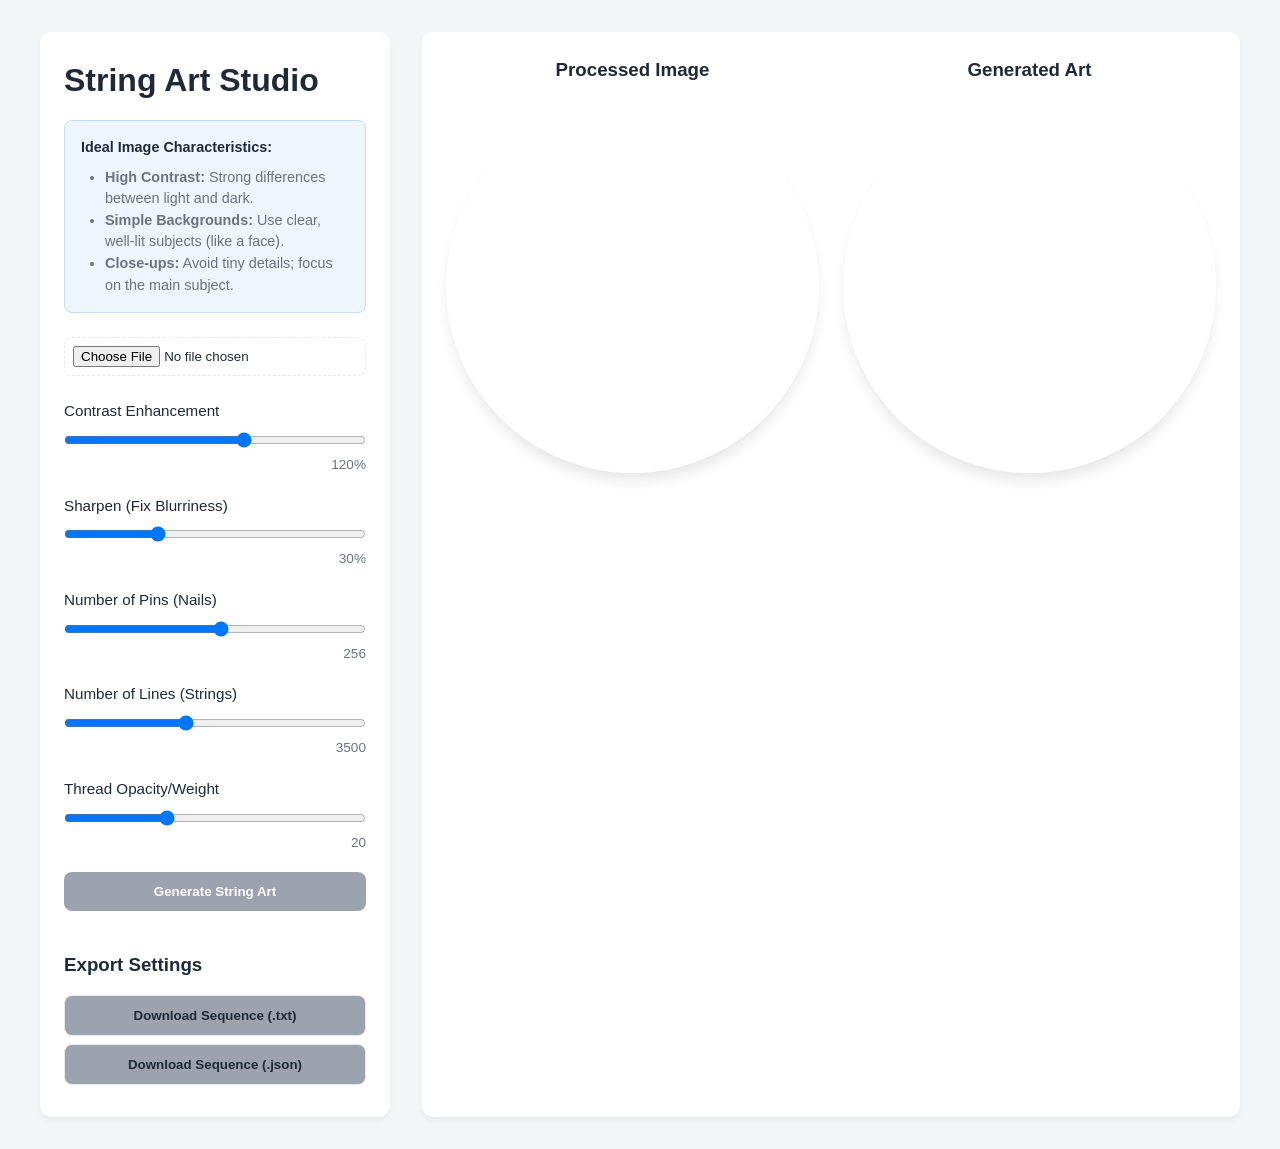
==== 1.html @ 5197ef3b "Add String Art Generator HTML structure This HTML file implements a String Art Generator with a user" ====
<!DOCTYPE html>
<html lang="en">
<head>
    <meta charset="UTF-8">
    <meta name="viewport" content="width=device-width, initial-scale=1.0">
    <title>String Art Generator</title>
    <style>
        :root {
            --bg: #f4f5f7;
            --surface: #ffffff;
            --primary: #6366f1;
            --primary-hover: #4f46e5;
            --text: #1f2937;
            --text-light: #6b7280;
            --border: #e5e7eb;
            --radius: 12px;
        }

        * {
            box-sizing: border-box;
            margin: 0;
            padding: 0;
            font-family: -apple-system, BlinkMacSystemFont, "Segoe UI", Roboto, Helvetica, Arial, sans-serif;
        }

        body {
            background-color: var(--bg);
            color: var(--text);
            padding: 2rem;
            line-height: 1.5;
        }

        .container {
            max-width: 1200px;
            margin: 0 auto;
            display: grid;
            grid-template-columns: 350px 1fr;
            gap: 2rem;
        }

        .panel {
            background: var(--surface);
            padding: 1.5rem;
            border-radius: var(--radius);
            box-shadow: 0 4px 6px -1px rgba(0, 0, 0, 0.05);
        }

        h1, h2, h3 {
            margin-bottom: 1rem;
            color: var(--text);
        }

        .guidelines {
            background: #eff6ff;
            border: 1px solid #bfdbfe;
            padding: 1rem;
            border-radius: 8px;
            margin-bottom: 1.5rem;
            font-size: 0.9rem;
        }

        .guidelines ul {
            margin-left: 1.5rem;
            margin-top: 0.5rem;
            color: var(--text-light);
        }

        .control-group {
            margin-bottom: 1.2rem;
        }

        label {
            display: block;
            font-weight: 500;
            margin-bottom: 0.5rem;
            font-size: 0.95rem;
        }

        input[type="range"] {
            width: 100%;
            margin-bottom: 0.2rem;
        }

        .val-display {
            font-size: 0.85rem;
            color: var(--text-light);
            text-align: right;
            display: block;
        }

        button {
            width: 100%;
            background: var(--primary);
            color: white;
            border: none;
            padding: 0.75rem;
            border-radius: 8px;
            font-weight: 600;
            cursor: pointer;
            transition: background 0.2s;
            margin-bottom: 0.5rem;
        }

        button:hover {
            background: var(--primary-hover);
        }

        button:disabled {
            background: #9ca3af;
            cursor: not-allowed;
        }

        .secondary-btn {
            background: var(--surface);
            color: var(--text);
            border: 1px solid var(--border);
        }

        .secondary-btn:hover {
            background: var(--bg);
        }

        input[type="file"] {
            display: block;
            width: 100%;
            margin-bottom: 1.5rem;
            padding: 0.5rem;
            border: 1px dashed var(--border);
            border-radius: 8px;
        }

        .preview-area {
            display: grid;
            grid-template-columns: 1fr 1fr;
            gap: 1.5rem;
            align-items: start;
        }

        .canvas-container {
            display: flex;
            flex-direction: column;
            align-items: center;
        }

        canvas {
            max-width: 100%;
            border-radius: 50%;
            box-shadow: 0 10px 15px -3px rgba(0, 0, 0, 0.1);
            background: white;
        }

        .status {
            text-align: center;
            margin-top: 1rem;
            font-weight: 500;
            color: var(--primary);
        }

        @media (max-width: 900px) {
            .container {
                grid-template-columns: 1fr;
            }
            .preview-area {
                grid-template-columns: 1fr;
            }
        }
    </style>
</head>
<body>

<div class="container">
    <div class="panel">
        <h1>String Art Studio</h1>
        
        <div class="guidelines">
            <strong>Ideal Image Characteristics:</strong>
            <ul>
                <li><strong>High Contrast:</strong> Strong differences between light and dark.</li>
                <li><strong>Simple Backgrounds:</strong> Use clear, well-lit subjects (like a face).</li>
                <li><strong>Close-ups:</strong> Avoid tiny details; focus on the main subject.</li>
            </ul>
        </div>

        <input type="file" id="imageUpload" accept="image/png, image/jpeg, image/jpg">

        <div class="control-group">
            <label>Contrast Enhancement</label>
            <input type="range" id="contrast" min="0" max="200" value="120">
            <span class="val-display" id="contrastVal">120%</span>
        </div>

        <div class="control-group">
            <label>Sharpen (Fix Blurriness)</label>
            <input type="range" id="sharpen" min="0" max="100" value="30">
            <span class="val-display" id="sharpenVal">30%</span>
        </div>

        <div class="control-group">
            <label>Number of Pins (Nails)</label>
            <input type="range" id="pins" min="100" max="400" value="256" step="1">
            <span class="val-display" id="pinsVal">256</span>
        </div>

        <div class="control-group">
            <label>Number of Lines (Strings)</label>
            <input type="range" id="lines" min="500" max="8000" value="3500" step="100">
            <span class="val-display" id="linesVal">3500</span>
        </div>

        <div class="control-group">
            <label>Thread Opacity/Weight</label>
            <input type="range" id="weight" min="5" max="50" value="20">
            <span class="val-display" id="weightVal">20</span>
        </div>

        <button id="generateBtn" disabled>Generate String Art</button>
        <div id="statusText" class="status"></div>

        <div style="margin-top: 2rem;">
            <h3>Export Settings</h3>
            <button id="downloadTxt" class="secondary-btn" disabled>Download Sequence (.txt)</button>
            <button id="downloadJson" class="secondary-btn" disabled>Download Sequence (.json)</button>
        </div>
    </div>

    <div class="panel preview-area">
        <div class="canvas-container">
            <h3>Processed Image</h3>
            <canvas id="sourceCanvas" width="500" height="500"></canvas>
        </div>
        <div class="canvas-container">
            <h3>Generated Art</h3>
            <canvas id="resultCanvas" width="500" height="500"></canvas>
        </div>
    </div>
</div>

<script>
    // Elements
    const upload = document.getElementById('imageUpload');
    const sourceCanvas = document.getElementById('sourceCanvas');
    const resultCanvas = document.getElementById('resultCanvas');
    const ctxSource = sourceCanvas.getContext('2d', { willReadFrequently: true });
    const ctxResult = resultCanvas.getContext('2d');
    
    const generateBtn = document.getElementById('generateBtn');
    const downloadTxt = document.getElementById('downloadTxt');
    const downloadJson = document.getElementById('downloadJson');
    const statusText = document.getElementById('statusText');

    // Settings
    const inputs = {
        contrast: document.getElementById('contrast'),
        sharpen: document.getElementById('sharpen'),
        pins: document.getElementById('pins'),
        lines: document.getElementById('lines'),
        weight: document.getElementById('weight')
    };

    let originalImage = null;
    let pinSequence = [];
    const canvasSize = 500;

    // Update Display Values
    Object.keys(inputs).forEach(key => {
        inputs[key].addEventListener('input', (e) => {
            let suffix = key === 'contrast' || key === 'sharpen' ? '%' : '';
            document.getElementById(key + 'Val').textContent = e.target.value + suffix;
            if (originalImage && (key === 'contrast' || key === 'sharpen')) {
                processImage();
            }
        });
    });

    // Image Upload Handler
    upload.addEventListener('change', (e) => {
        const file = e.target.files[0];
        if (!file) return;

        const reader = new FileReader();
        reader.onload = (event) => {
            const img = new Image();
            img.onload = () => {
                originalImage = img;
                processImage();
                generateBtn.disabled = false;
            };
            img.src = event.target.result;
        };
        reader.readAsDataURL(file);
    });

    // Process and Enhance Image
    function processImage() {
        ctxSource.clearRect(0, 0, canvasSize, canvasSize);
        
        // Calculate crop to center the image in a square
        const size = Math.min(originalImage.width, originalImage.height);
        const sx = (originalImage.width - size) / 2;
        const sy = (originalImage.height - size) / 2;

        // Draw temporary canvas for circular crop
        ctxSource.save();
        ctxSource.beginPath();
        ctxSource.arc(canvasSize/2, canvasSize/2, canvasSize/2, 0, Math.PI * 2);
        ctxSource.clip();
        ctxSource.drawImage(originalImage, sx, sy, size, size, 0, 0, canvasSize, canvasSize);
        ctxSource.restore();

        // Get Pixels
        let imgData = ctxSource.getImageData(0, 0, canvasSize, canvasSize);
        let data = imgData.data;

        const contrast = parseInt(inputs.contrast.value);
        const factor = (259 * (contrast + 255)) / (255 * (259 - contrast));

        // Grayscale & Contrast
        for (let i = 0; i < data.length; i += 4) {
            // Grayscale
            let avg = 0.299 * data[i] + 0.587 * data[i + 1] + 0.114 * data[i + 2];
            
            // Contrast
            avg = factor * (avg - 128) + 128;
            avg = Math.max(0, Math.min(255, avg));

            data[i] = avg;
            data[i + 1] = avg;
            data[i + 2] = avg;
        }

        ctxSource.putImageData(imgData, 0, 0);

        // Simple Sharpening (Edge enhancement) if requested
        const sharpenLevel = parseInt(inputs.sharpen.value);
        if (sharpenLevel > 0) {
            applySharpen(ctxSource, canvasSize, canvasSize, sharpenLevel / 100);
        }
    }

    function applySharpen(ctx, w, h, mix) {
        const weights = [
            0, -1, 0,
            -1, 5, -1,
            0, -1, 0
        ];
        const kat = Math.round(mix * 255); // simplified mix logic
        if(kat <= 0) return;
        
        const srcData = ctx.getImageData(0, 0, w, h);
        const output = ctx.createImageData(w, h);
        const sD = srcData.data;
        const oD = output.data;

        for (let y = 1; y < h - 1; y++) {
            for (let x = 1; x < w - 1; x++) {
                const dstOff = (y * w + x) * 4;
                let r = 0;
                for (let cy = 0; cy < 3; cy++) {
                    for (let cx = 0; cx < 3; cx++) {
                        const scy = y + cy - 1;
                        const scx = x + cx - 1;
                        const srcOff = (scy * w + scx) * 4;
                        const wt = weights[cy * 3 + cx];
                        r += sD[srcOff] * wt;
                    }
                }
                // Mix sharpened with original
                oD[dstOff] = Math.max(0, Math.min(255, sD[dstOff] * (1 - mix) + r * mix));
                oD[dstOff+1] = oD[dstOff];
                oD[dstOff+2] = oD[dstOff];
                oD[dstOff+3] = 255;
            }
        }
        ctx.putImageData(output, 0, 0);
    }

    // String Art Generator Algorithm
    generateBtn.addEventListener('click', async () => {
        if (!originalImage) return;

        generateBtn.disabled = true;
        inputs.lines.disabled = true;
        inputs.pins.disabled = true;
        
        const numPins = parseInt(inputs.pins.value);
        const numLines = parseInt(inputs.lines.value);
        const lineWeight = parseInt(inputs.weight.value);

        // Setup Result Canvas
        ctxResult.fillStyle = '#ffffff';
        ctxResult.fillRect(0, 0, canvasSize, canvasSize);
        ctxResult.strokeStyle = `rgba(0, 0, 0, ${lineWeight / 255})`;
        ctxResult.lineWidth = 0.5;

        // Calculate Pin Coordinates
        const radius = canvasSize / 2 - 2;
        const center = canvasSize / 2;
        const pins = [];
        for (let i = 0; i < numPins; i++) {
            const angle = (i * 2 * Math.PI) / numPins;
            pins.push({
                x: Math.round(center + radius * Math.cos(angle)),
                y: Math.round(center + radius * Math.sin(angle))
            });
        }

        // Get Image Data for logic (Invert logic: black=255, white=0)
        let imgData = ctxSource.getImageData(0, 0, canvasSize, canvasSize);
        let data = new Uint8Array(canvasSize * canvasSize);
        for (let i = 0; i < data.length; i++) {
            // Read red channel (grayscale) and invert
            data[i] = 255 - imgData.data[i * 4]; 
        }

        pinSequence = [0];
        let currentPin = 0;
        
        statusText.innerText = "Generating Strings: 0%";

        // Bresenham's line algorithm to get pixels between two pins
        function getLinePixels(x0, y0, x1, y1) {
            let pixels = [];
            let dx = Math.abs(x1 - x0), sx = x0 < x1 ? 1 : -1;
            let dy = Math.abs(y1 - y0), sy = y0 < y1 ? 1 : -1; 
            let err = (dx > dy ? dx : -dy) / 2;
            while (true) {
                pixels.push(y0 * canvasSize + x0);
                if (x0 === x1 && y0 === y1) break;
                let e2 = err;
                if (e2 > -dx) { err -= dy; x0 += sx; }
                if (e2 < dy) { err += dx; y0 += sy; }
            }
            return pixels;
        }

        // Processing Loop (Chunked to prevent freezing browser)
        let lineCount = 0;
        
        function drawBatch() {
            return new Promise((resolve) => {
                setTimeout(() => {
                    const batchSize = 100;
                    const max = Math.min(lineCount + batchSize, numLines);
                    
                    for (let i = lineCount; i < max; i++) {
                        let bestPin = -1;
                        let maxScore = -1;
                        let bestLine = [];

                        // Find best next pin
                        for (let p = 0; p < numPins; p++) {
                            // Skip adjacent pins
                            if (p === currentPin || Math.abs(p - currentPin) <= 5 || Math.abs(p - currentPin) >= numPins - 5) continue;

                            let linePixels = getLinePixels(pins[currentPin].x, pins[currentPin].y, pins[p].x, pins[p].y);
                            
                            let score = 0;
                            for (let px of linePixels) {
                                score += data[px];
                            }
                            score = score / linePixels.length; // Average darkness

                            if (score > maxScore) {
                                maxScore = score;
                                bestPin = p;
                                bestLine = linePixels;
                            }
                        }

                        // Update data and draw
                        if (bestPin !== -1) {
                            pinSequence.push(bestPin);
                            
                            // "Erase" the line from the data array
                            for (let px of bestLine) {
                                data[px] = Math.max(0, data[px] - lineWeight);
                            }

                            // Draw to canvas
                            ctxResult.beginPath();
                            ctxResult.moveTo(pins[currentPin].x, pins[currentPin].y);
                            ctxResult.lineTo(pins[bestPin].x, pins[bestPin].y);
                            ctxResult.stroke();

                            currentPin = bestPin;
                        }
                    }

                    lineCount = max;
                    statusText.innerText = `Generating Strings: ${Math.round((lineCount/numLines)*100)}%`;
                    resolve(lineCount < numLines);
                }, 0);
            });
        }

        // Run chunks
        let keepDrawing = true;
        while (keepDrawing) {
            keepDrawing = await drawBatch();
        }

        statusText.innerText = "Generation Complete!";
        generateBtn.disabled = false;
        inputs.lines.disabled = false;
        inputs.pins.disabled = false;
        downloadTxt.disabled = false;
        downloadJson.disabled = false;
    });

    // Export Logic
    downloadTxt.addEventListener('click', () => {
        if (!pinSequence.length) return;
        const text = pinSequence.join(', ');
        downloadFile(text, 'string-art-sequence.txt', 'text/plain');
    });

    downloadJson.addEventListener('click', () => {
        if (!pinSequence.length) return;
        const json = JSON.stringify({ sequence: pinSequence }, null, 2);
        downloadFile(json, 'string-art-sequence.json', 'application/json');
    });

    function downloadFile(content, fileName, contentType) {
        const a = document.createElement("a");
        const file = new Blob([content], { type: contentType });
        a.href = URL.createObjectURL(file);
        a.download = fileName;
        a.click();
        URL.revokeObjectURL(a.href);
    }
</script>

</body>
</html>
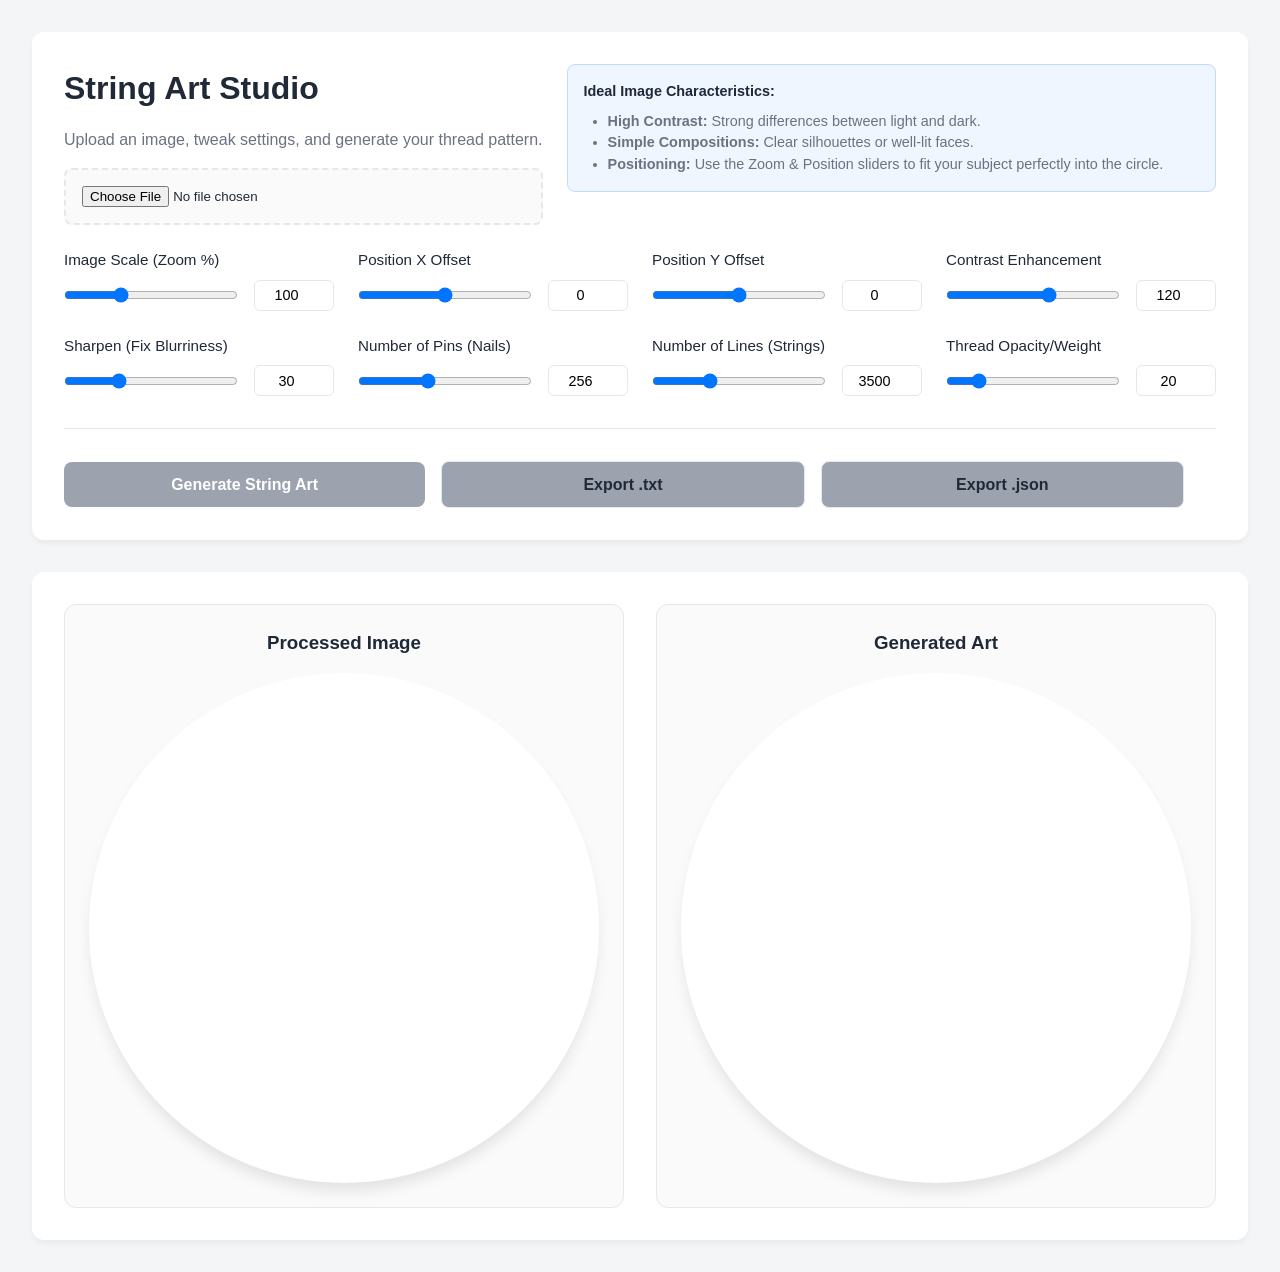
==== commit 73fe885e: "Update 1.html" ====
--- a/1.html
+++ b/1.html
@@ -3,7 +3,7 @@
 <head>
     <meta charset="UTF-8">
     <meta name="viewport" content="width=device-width, initial-scale=1.0">
-    <title>String Art Generator</title>
+    <title>String Art Studio</title>
     <style>
         :root {
             --bg: #f4f5f7;
@@ -31,16 +31,16 @@
         }
 
         .container {
-            max-width: 1200px;
+            max-width: 1400px;
             margin: 0 auto;
-            display: grid;
-            grid-template-columns: 350px 1fr;
+            display: flex;
+            flex-direction: column;
             gap: 2rem;
         }
 
         .panel {
             background: var(--surface);
-            padding: 1.5rem;
+            padding: 2rem;
             border-radius: var(--radius);
             box-shadow: 0 4px 6px -1px rgba(0, 0, 0, 0.05);
         }
@@ -48,6 +48,16 @@
         h1, h2, h3 {
             margin-bottom: 1rem;
             color: var(--text);
+        }
+
+        /* Top Controls Area */
+        .controls-header {
+            display: flex;
+            justify-content: space-between;
+            align-items: flex-start;
+            flex-wrap: wrap;
+            gap: 1.5rem;
+            margin-bottom: 1.5rem;
         }
 
         .guidelines {
@@ -55,8 +65,9 @@
             border: 1px solid #bfdbfe;
             padding: 1rem;
             border-radius: 8px;
-            margin-bottom: 1.5rem;
             font-size: 0.9rem;
+            flex: 1;
+            min-width: 300px;
         }
 
         .guidelines ul {
@@ -65,40 +76,86 @@
             color: var(--text-light);
         }
 
+        .file-upload-wrapper {
+            flex: 1;
+            min-width: 300px;
+        }
+
+        input[type="file"] {
+            display: block;
+            width: 100%;
+            padding: 1rem;
+            border: 2px dashed var(--border);
+            border-radius: 8px;
+            background: #fafafa;
+            cursor: pointer;
+        }
+
+        .controls-grid {
+            display: grid;
+            grid-template-columns: repeat(auto-fit, minmax(250px, 1fr));
+            gap: 1.5rem;
+            margin-bottom: 2rem;
+            padding-bottom: 2rem;
+            border-bottom: 1px solid var(--border);
+        }
+
         .control-group {
-            margin-bottom: 1.2rem;
+            display: flex;
+            flex-direction: column;
+        }
+
+        .control-header {
+            display: flex;
+            justify-content: space-between;
+            align-items: center;
+            margin-bottom: 0.5rem;
         }
 
         label {
-            display: block;
             font-weight: 500;
-            margin-bottom: 0.5rem;
             font-size: 0.95rem;
         }
 
+        .input-row {
+            display: flex;
+            align-items: center;
+            gap: 1rem;
+        }
+
         input[type="range"] {
-            width: 100%;
-            margin-bottom: 0.2rem;
-        }
-
-        .val-display {
-            font-size: 0.85rem;
-            color: var(--text-light);
-            text-align: right;
-            display: block;
+            flex: 1;
+        }
+
+        input[type="number"] {
+            width: 80px;
+            padding: 0.4rem;
+            border: 1px solid var(--border);
+            border-radius: 6px;
+            text-align: center;
+            font-size: 0.9rem;
+        }
+
+        /* Buttons */
+        .actions-row {
+            display: flex;
+            gap: 1rem;
+            align-items: center;
+            flex-wrap: wrap;
         }
 
         button {
-            width: 100%;
+            flex: 1;
+            min-width: 200px;
             background: var(--primary);
             color: white;
             border: none;
-            padding: 0.75rem;
+            padding: 0.85rem;
             border-radius: 8px;
             font-weight: 600;
+            font-size: 1rem;
             cursor: pointer;
             transition: background 0.2s;
-            margin-bottom: 0.5rem;
         }
 
         button:hover {
@@ -116,23 +173,15 @@
             border: 1px solid var(--border);
         }
 
-        .secondary-btn:hover {
+        .secondary-btn:hover:not(:disabled) {
             background: var(--bg);
         }
 
-        input[type="file"] {
-            display: block;
-            width: 100%;
-            margin-bottom: 1.5rem;
-            padding: 0.5rem;
-            border: 1px dashed var(--border);
-            border-radius: 8px;
-        }
-
+        /* Bottom Previews */
         .preview-area {
             display: grid;
             grid-template-columns: 1fr 1fr;
-            gap: 1.5rem;
+            gap: 2rem;
             align-items: start;
         }
 
@@ -140,26 +189,30 @@
             display: flex;
             flex-direction: column;
             align-items: center;
+            background: #fafafa;
+            padding: 1.5rem;
+            border-radius: var(--radius);
+            border: 1px solid var(--border);
         }
 
         canvas {
-            max-width: 100%;
+            width: 100%;
+            max-width: 650px;
+            height: auto;
+            aspect-ratio: 1 / 1;
             border-radius: 50%;
             box-shadow: 0 10px 15px -3px rgba(0, 0, 0, 0.1);
             background: white;
         }
 
         .status {
-            text-align: center;
-            margin-top: 1rem;
-            font-weight: 500;
+            font-weight: 600;
             color: var(--primary);
+            font-size: 1.1rem;
+            margin-left: 1rem;
         }
 
         @media (max-width: 900px) {
-            .container {
-                grid-template-columns: 1fr;
-            }
             .preview-area {
                 grid-template-columns: 1fr;
             }
@@ -170,67 +223,102 @@
 
 <div class="container">
     <div class="panel">
-        <h1>String Art Studio</h1>
-        
-        <div class="guidelines">
-            <strong>Ideal Image Characteristics:</strong>
-            <ul>
-                <li><strong>High Contrast:</strong> Strong differences between light and dark.</li>
-                <li><strong>Simple Backgrounds:</strong> Use clear, well-lit subjects (like a face).</li>
-                <li><strong>Close-ups:</strong> Avoid tiny details; focus on the main subject.</li>
-            </ul>
+        <div class="controls-header">
+            <div>
+                <h1>String Art Studio</h1>
+                <p style="color: var(--text-light); margin-bottom: 1rem;">Upload an image, tweak settings, and generate your thread pattern.</p>
+                <div class="file-upload-wrapper">
+                    <input type="file" id="imageUpload" accept="image/png, image/jpeg, image/jpg">
+                </div>
+            </div>
+            
+            <div class="guidelines">
+                <strong>Ideal Image Characteristics:</strong>
+                <ul>
+                    <li><strong>High Contrast:</strong> Strong differences between light and dark.</li>
+                    <li><strong>Simple Compositions:</strong> Clear silhouettes or well-lit faces.</li>
+                    <li><strong>Positioning:</strong> Use the Zoom & Position sliders to fit your subject perfectly into the circle.</li>
+                </ul>
+            </div>
         </div>
 
-        <input type="file" id="imageUpload" accept="image/png, image/jpeg, image/jpg">
-
-        <div class="control-group">
-            <label>Contrast Enhancement</label>
-            <input type="range" id="contrast" min="0" max="200" value="120">
-            <span class="val-display" id="contrastVal">120%</span>
+        <div class="controls-grid">
+            <div class="control-group">
+                <div class="control-header"><label>Image Scale (Zoom %)</label></div>
+                <div class="input-row">
+                    <input type="range" id="zoom" min="10" max="300" value="100">
+                    <input type="number" id="zoomNum" min="10" max="300" value="100">
+                </div>
+            </div>
+            <div class="control-group">
+                <div class="control-header"><label>Position X Offset</label></div>
+                <div class="input-row">
+                    <input type="range" id="offsetX" min="-400" max="400" value="0">
+                    <input type="number" id="offsetXNum" min="-400" max="400" value="0">
+                </div>
+            </div>
+            <div class="control-group">
+                <div class="control-header"><label>Position Y Offset</label></div>
+                <div class="input-row">
+                    <input type="range" id="offsetY" min="-400" max="400" value="0">
+                    <input type="number" id="offsetYNum" min="-400" max="400" value="0">
+                </div>
+            </div>
+
+            <div class="control-group">
+                <div class="control-header"><label>Contrast Enhancement</label></div>
+                <div class="input-row">
+                    <input type="range" id="contrast" min="0" max="200" value="120">
+                    <input type="number" id="contrastNum" min="0" max="200" value="120">
+                </div>
+            </div>
+            <div class="control-group">
+                <div class="control-header"><label>Sharpen (Fix Blurriness)</label></div>
+                <div class="input-row">
+                    <input type="range" id="sharpen" min="0" max="100" value="30">
+                    <input type="number" id="sharpenNum" min="0" max="100" value="30">
+                </div>
+            </div>
+
+            <div class="control-group">
+                <div class="control-header"><label>Number of Pins (Nails)</label></div>
+                <div class="input-row">
+                    <input type="range" id="pins" min="100" max="500" value="256" step="1">
+                    <input type="number" id="pinsNum" min="100" max="500" value="256">
+                </div>
+            </div>
+            <div class="control-group">
+                <div class="control-header"><label>Number of Lines (Strings)</label></div>
+                <div class="input-row">
+                    <input type="range" id="lines" min="500" max="10000" value="3500" step="100">
+                    <input type="number" id="linesNum" min="500" max="10000" value="3500">
+                </div>
+            </div>
+            <div class="control-group">
+                <div class="control-header"><label>Thread Opacity/Weight</label></div>
+                <div class="input-row">
+                    <input type="range" id="weight" min="5" max="100" value="20">
+                    <input type="number" id="weightNum" min="5" max="100" value="20">
+                </div>
+            </div>
         </div>
 
-        <div class="control-group">
-            <label>Sharpen (Fix Blurriness)</label>
-            <input type="range" id="sharpen" min="0" max="100" value="30">
-            <span class="val-display" id="sharpenVal">30%</span>
-        </div>
-
-        <div class="control-group">
-            <label>Number of Pins (Nails)</label>
-            <input type="range" id="pins" min="100" max="400" value="256" step="1">
-            <span class="val-display" id="pinsVal">256</span>
-        </div>
-
-        <div class="control-group">
-            <label>Number of Lines (Strings)</label>
-            <input type="range" id="lines" min="500" max="8000" value="3500" step="100">
-            <span class="val-display" id="linesVal">3500</span>
-        </div>
-
-        <div class="control-group">
-            <label>Thread Opacity/Weight</label>
-            <input type="range" id="weight" min="5" max="50" value="20">
-            <span class="val-display" id="weightVal">20</span>
-        </div>
-
-        <button id="generateBtn" disabled>Generate String Art</button>
-        <div id="statusText" class="status"></div>
-
-        <div style="margin-top: 2rem;">
-            <h3>Export Settings</h3>
-            <button id="downloadTxt" class="secondary-btn" disabled>Download Sequence (.txt)</button>
-            <button id="downloadJson" class="secondary-btn" disabled>Download Sequence (.json)</button>
+        <div class="actions-row">
+            <button id="generateBtn" disabled>Generate String Art</button>
+            <button id="downloadTxt" class="secondary-btn" disabled>Export .txt</button>
+            <button id="downloadJson" class="secondary-btn" disabled>Export .json</button>
+            <span id="statusText" class="status"></span>
         </div>
     </div>
 
     <div class="panel preview-area">
         <div class="canvas-container">
             <h3>Processed Image</h3>
-            <canvas id="sourceCanvas" width="500" height="500"></canvas>
+            <canvas id="sourceCanvas" width="800" height="800"></canvas>
         </div>
         <div class="canvas-container">
             <h3>Generated Art</h3>
-            <canvas id="resultCanvas" width="500" height="500"></canvas>
+            <canvas id="resultCanvas" width="800" height="800"></canvas>
         </div>
     </div>
 </div>
@@ -248,29 +336,38 @@
     const downloadJson = document.getElementById('downloadJson');
     const statusText = document.getElementById('statusText');
 
-    // Settings
-    const inputs = {
-        contrast: document.getElementById('contrast'),
-        sharpen: document.getElementById('sharpen'),
-        pins: document.getElementById('pins'),
-        lines: document.getElementById('lines'),
-        weight: document.getElementById('weight')
-    };
-
     let originalImage = null;
     let pinSequence = [];
-    const canvasSize = 500;
-
-    // Update Display Values
-    Object.keys(inputs).forEach(key => {
-        inputs[key].addEventListener('input', (e) => {
-            let suffix = key === 'contrast' || key === 'sharpen' ? '%' : '';
-            document.getElementById(key + 'Val').textContent = e.target.value + suffix;
-            if (originalImage && (key === 'contrast' || key === 'sharpen')) {
-                processImage();
-            }
+    const canvasSize = 800; // Increased internal resolution for better quality
+
+    // Link Range and Number Inputs
+    const controls = ['zoom', 'offsetX', 'offsetY', 'contrast', 'sharpen', 'pins', 'lines', 'weight'];
+    const inputs = {};
+
+    controls.forEach(id => {
+        const range = document.getElementById(id);
+        const num = document.getElementById(id + 'Num');
+        inputs[id] = num; // We will read values from the number inputs
+
+        // Sync slider to number
+        range.addEventListener('input', (e) => {
+            num.value = e.target.value;
+            handleInputChange(id);
+        });
+        
+        // Sync number to slider
+        num.addEventListener('input', (e) => {
+            range.value = e.target.value;
+            handleInputChange(id);
         });
     });
+
+    function handleInputChange(id) {
+        // Only re-process the image if a visual/position setting is changed
+        if (originalImage && ['zoom', 'offsetX', 'offsetY', 'contrast', 'sharpen'].includes(id)) {
+            processImage();
+        }
+    }
 
     // Image Upload Handler
     upload.addEventListener('change', (e) => {
@@ -282,32 +379,56 @@
             const img = new Image();
             img.onload = () => {
                 originalImage = img;
+                
+                // Reset zoom and offsets for new image
+                document.getElementById('zoom').value = 100;
+                document.getElementById('zoomNum').value = 100;
+                document.getElementById('offsetX').value = 0;
+                document.getElementById('offsetXNum').value = 0;
+                document.getElementById('offsetY').value = 0;
+                document.getElementById('offsetYNum').value = 0;
+                
                 processImage();
                 generateBtn.disabled = false;
+                ctxResult.clearRect(0, 0, canvasSize, canvasSize); // Clear previous result
             };
             img.src = event.target.result;
         };
         reader.readAsDataURL(file);
     });
 
-    // Process and Enhance Image
+    // Process, Position, and Enhance Image
     function processImage() {
         ctxSource.clearRect(0, 0, canvasSize, canvasSize);
         
-        // Calculate crop to center the image in a square
-        const size = Math.min(originalImage.width, originalImage.height);
-        const sx = (originalImage.width - size) / 2;
-        const sy = (originalImage.height - size) / 2;
-
-        // Draw temporary canvas for circular crop
+        const zoom = parseFloat(inputs.zoom.value) / 100;
+        const offX = parseFloat(inputs.offsetX.value);
+        const offY = parseFloat(inputs.offsetY.value);
+
+        // Base scale to fit the entire image inside the canvas safely
+        const baseScale = canvasSize / Math.max(originalImage.width, originalImage.height);
+        
+        const dw = originalImage.width * baseScale * zoom;
+        const dh = originalImage.height * baseScale * zoom;
+        
+        // Center image and apply offsets
+        const dx = (canvasSize - dw) / 2 + offX;
+        const dy = (canvasSize - dh) / 2 + offY;
+
+        // Draw with circular clip
         ctxSource.save();
         ctxSource.beginPath();
         ctxSource.arc(canvasSize/2, canvasSize/2, canvasSize/2, 0, Math.PI * 2);
         ctxSource.clip();
-        ctxSource.drawImage(originalImage, sx, sy, size, size, 0, 0, canvasSize, canvasSize);
+        
+        // Fill white background first (crucial for transparent PNGs)
+        ctxSource.fillStyle = "#ffffff";
+        ctxSource.fillRect(0, 0, canvasSize, canvasSize);
+        
+        ctxSource.drawImage(originalImage, dx, dy, dw, dh);
         ctxSource.restore();
 
-        // Get Pixels
+        // Get Pixels for Grayscale/Contrast
         let imgData = ctxSource.getImageData(0, 0, canvasSize, canvasSize);
         let data = imgData.data;
 
@@ -316,7 +437,6 @@
 
         // Grayscale & Contrast
         for (let i = 0; i < data.length; i += 4) {
-            // Grayscale
             let avg = 0.299 * data[i] + 0.587 * data[i + 1] + 0.114 * data[i + 2];
             
             // Contrast
@@ -330,7 +450,7 @@
 
         ctxSource.putImageData(imgData, 0, 0);
 
-        // Simple Sharpening (Edge enhancement) if requested
+        // Simple Sharpening (Edge enhancement)
         const sharpenLevel = parseInt(inputs.sharpen.value);
         if (sharpenLevel > 0) {
             applySharpen(ctxSource, canvasSize, canvasSize, sharpenLevel / 100);
@@ -338,12 +458,8 @@
     }
 
     function applySharpen(ctx, w, h, mix) {
-        const weights = [
-            0, -1, 0,
-            -1, 5, -1,
-            0, -1, 0
-        ];
-        const kat = Math.round(mix * 255); // simplified mix logic
+        const weights = [0, -1, 0, -1, 5, -1, 0, -1, 0];
+        const kat = Math.round(mix * 255);
         if(kat <= 0) return;
         
         const srcData = ctx.getImageData(0, 0, w, h);
@@ -364,7 +480,6 @@
                         r += sD[srcOff] * wt;
                     }
                 }
-                // Mix sharpened with original
                 oD[dstOff] = Math.max(0, Math.min(255, sD[dstOff] * (1 - mix) + r * mix));
                 oD[dstOff+1] = oD[dstOff];
                 oD[dstOff+2] = oD[dstOff];
@@ -378,9 +493,10 @@
     generateBtn.addEventListener('click', async () => {
         if (!originalImage) return;
 
+        // Disable controls during generation
         generateBtn.disabled = true;
-        inputs.lines.disabled = true;
-        inputs.pins.disabled = true;
+        document.getElementById('lines').disabled = true;
+        document.getElementById('pins').disabled = true;
         
         const numPins = parseInt(inputs.pins.value);
         const numLines = parseInt(inputs.lines.value);
@@ -408,16 +524,14 @@
         let imgData = ctxSource.getImageData(0, 0, canvasSize, canvasSize);
         let data = new Uint8Array(canvasSize * canvasSize);
         for (let i = 0; i < data.length; i++) {
-            // Read red channel (grayscale) and invert
             data[i] = 255 - imgData.data[i * 4]; 
         }
 
         pinSequence = [0];
         let currentPin = 0;
         
-        statusText.innerText = "Generating Strings: 0%";
-
-        // Bresenham's line algorithm to get pixels between two pins
+        statusText.innerText = "Drawing: 0%";
+
         function getLinePixels(x0, y0, x1, y1) {
             let pixels = [];
             let dx = Math.abs(x1 - x0), sx = x0 < x1 ? 1 : -1;
@@ -433,7 +547,6 @@
             return pixels;
         }
 
-        // Processing Loop (Chunked to prevent freezing browser)
         let lineCount = 0;
         
         function drawBatch() {
@@ -447,7 +560,6 @@
                         let maxScore = -1;
                         let bestLine = [];
 
-                        // Find best next pin
                         for (let p = 0; p < numPins; p++) {
                             // Skip adjacent pins
                             if (p === currentPin || Math.abs(p - currentPin) <= 5 || Math.abs(p - currentPin) >= numPins - 5) continue;
@@ -458,7 +570,7 @@
                             for (let px of linePixels) {
                                 score += data[px];
                             }
-                            score = score / linePixels.length; // Average darkness
+                            score = score / linePixels.length;
 
                             if (score > maxScore) {
                                 maxScore = score;
@@ -467,16 +579,13 @@
                             }
                         }
 
-                        // Update data and draw
                         if (bestPin !== -1) {
                             pinSequence.push(bestPin);
                             
-                            // "Erase" the line from the data array
                             for (let px of bestLine) {
                                 data[px] = Math.max(0, data[px] - lineWeight);
                             }
 
-                            // Draw to canvas
                             ctxResult.beginPath();
                             ctxResult.moveTo(pins[currentPin].x, pins[currentPin].y);
                             ctxResult.lineTo(pins[bestPin].x, pins[bestPin].y);
@@ -487,22 +596,22 @@
                     }
 
                     lineCount = max;
-                    statusText.innerText = `Generating Strings: ${Math.round((lineCount/numLines)*100)}%`;
+                    statusText.innerText = `Drawing: ${Math.round((lineCount/numLines)*100)}%`;
                     resolve(lineCount < numLines);
                 }, 0);
             });
         }
 
-        // Run chunks
+        // Run non-blocking chunks
         let keepDrawing = true;
         while (keepDrawing) {
             keepDrawing = await drawBatch();
         }
 
-        statusText.innerText = "Generation Complete!";
+        statusText.innerText = "Complete!";
         generateBtn.disabled = false;
-        inputs.lines.disabled = false;
-        inputs.pins.disabled = false;
+        document.getElementById('lines').disabled = false;
+        document.getElementById('pins').disabled = false;
         downloadTxt.disabled = false;
         downloadJson.disabled = false;
     });
@@ -510,14 +619,12 @@
     // Export Logic
     downloadTxt.addEventListener('click', () => {
         if (!pinSequence.length) return;
-        const text = pinSequence.join(', ');
-        downloadFile(text, 'string-art-sequence.txt', 'text/plain');
+        downloadFile(pinSequence.join(', '), 'string-art-sequence.txt', 'text/plain');
     });
 
     downloadJson.addEventListener('click', () => {
         if (!pinSequence.length) return;
-        const json = JSON.stringify({ sequence: pinSequence }, null, 2);
-        downloadFile(json, 'string-art-sequence.json', 'application/json');
+        downloadFile(JSON.stringify({ sequence: pinSequence }, null, 2), 'string-art-sequence.json', 'application/json');
     });
 
     function downloadFile(content, fileName, contentType) {
